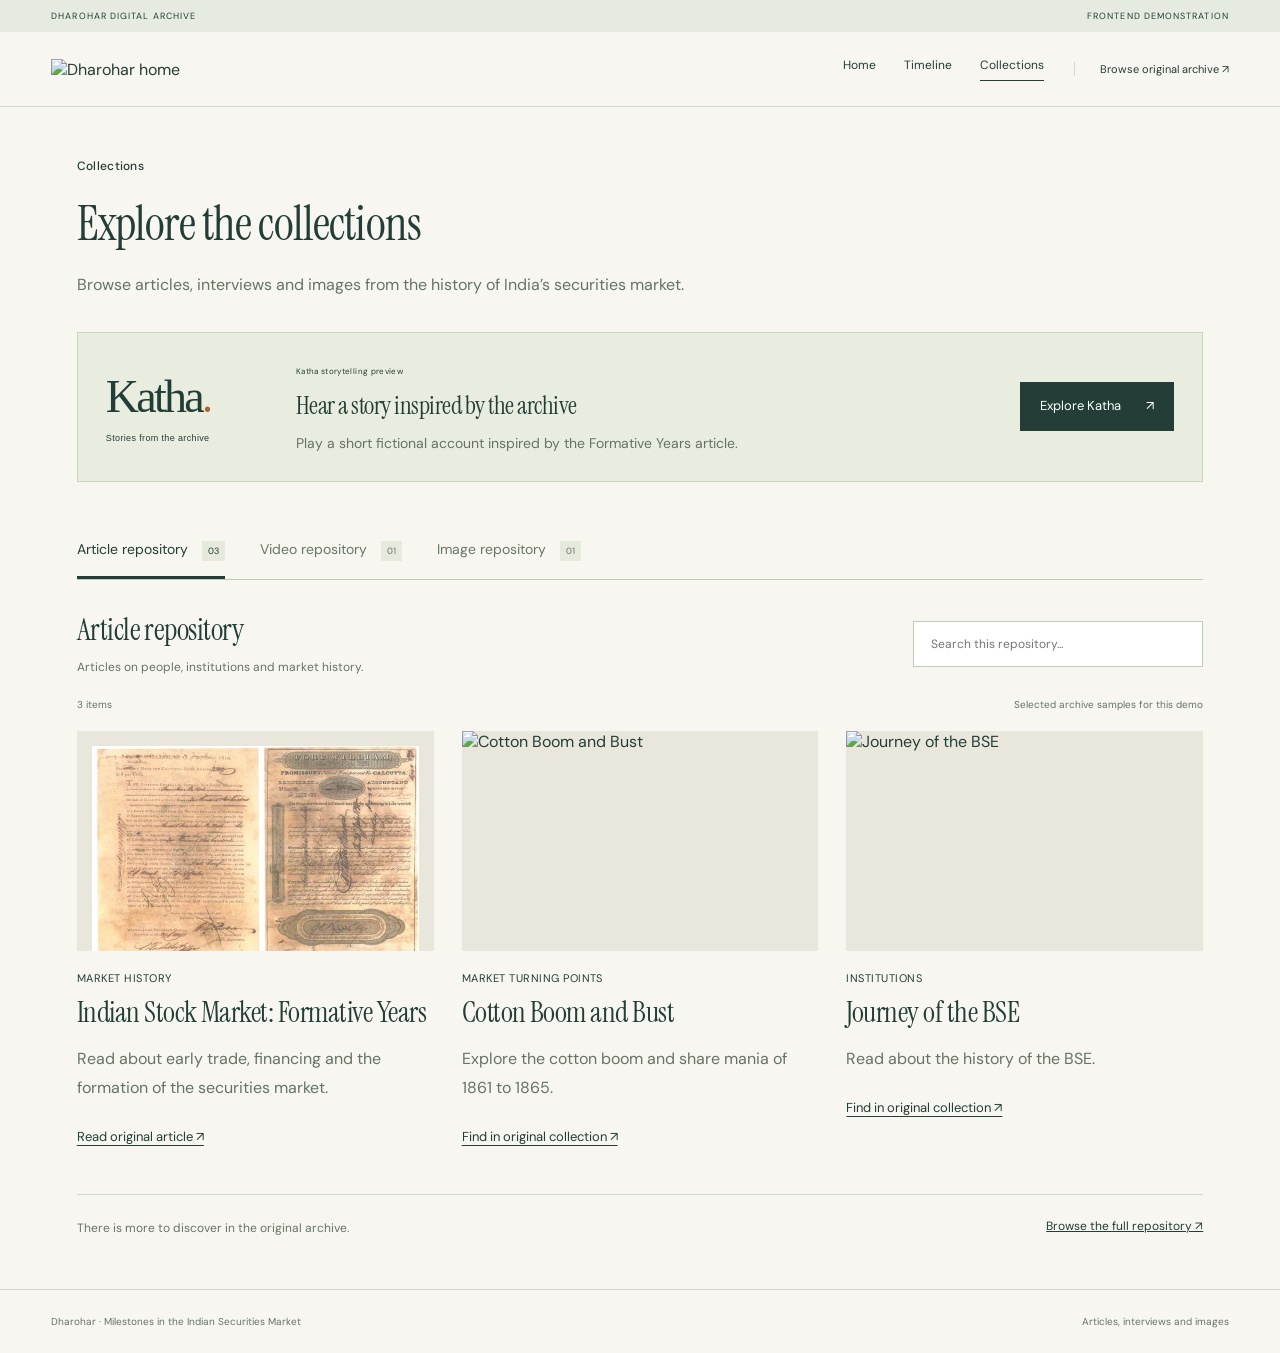
==== collections.html @ 054ffe5f "Publish Dharohar frontend demonstration" ====
<!doctype html><html lang="en"><head><meta charset="utf-8"><meta name="viewport" content="width=device-width,initial-scale=1"><title>Collections | Dharohar</title><link rel="stylesheet" href="archive.css?v=stories5"><link rel="stylesheet" href="editorial.css?v=stories5"><link rel="stylesheet" href="katha-story.css?v=stories5"><link rel="stylesheet" href="reading-type.css?v=stories5"></head><body><a class="skip" href="#main">Skip to content</a><div class="demo-strip">DHAROHAR DIGITAL ARCHIVE <span>FRONTEND DEMONSTRATION</span></div><header><a href="index.html"><img src="https://dur682txgv28e.cloudfront.net/assets/website/dharohar_logo_1.png" alt="Dharohar home"></a><nav aria-label="Main navigation"><a href="index.html">Home</a><a href="timeline.html">Timeline</a><a href="collections.html" aria-current="page">Collections</a></nav><a class="archive-link" href="https://mism.org/collections" target="_blank" rel="noopener">Browse original archive ↗</a></header>
<main id="main"><section class="archive-intro"><p class="eyebrow">Collections</p><h1>Explore the collections</h1><p>Browse articles, interviews and images from the history of India’s securities market.</p></section>
<section class="katha-feature" aria-label="Katha optional storytelling experience"><div class="katha-word">Katha<span>.</span><small>Stories from the archive</small></div><div><span class="feature-label">Katha storytelling preview</span><h2>Hear a story inspired by the archive</h2><p>Play a short fictional account inspired by the Formative Years article.</p></div><button id="open-katha" class="primary">Explore Katha <span>&#8599;</span></button></section>
<div class="repo-tabs" role="group" aria-label="Choose repository"><button data-repo="articles" class="active" aria-pressed="true">Article repository <span>03</span></button><button data-repo="videos" aria-pressed="false">Video repository <span>01</span></button><button data-repo="images" aria-pressed="false">Image repository <span>01</span></button></div>
<div class="repo-tools"><div><h2 id="repo-title">Article repository</h2><p id="repo-caption">Read the stories behind the milestones.</p></div><label class="search"><span class="sr-only">Search selected repository</span><input id="archive-search" type="search" placeholder="Search this repository..."></label></div><div class="results-meta"><span id="result-count" role="status"></span><span>Selected archive samples for this demo</span></div><div id="repo-grid" class="repo-grid"></div><div class="archive-more"><p>There is more to discover in the original archive.</p><a id="browse-original" href="https://mism.org/collections/articles" target="_blank" rel="noopener">Browse the full repository &#8599;</a></div></main>
<footer><span>Dharohar · Milestones in the Indian Securities Market</span><span>Articles, interviews and images</span></footer>
<dialog id="katha-dialog" aria-labelledby="katha-title"><button id="close-katha" class="close" aria-label="Close Katha">&#215;</button><section id="story-selection"><p class="eyebrow">KATHA / REIMAGINE A STORY</p><h2 id="katha-title">Choose a story</h2><p class="selection-intro">Choose from stories created in advance from archive documents. This demo includes one illustrated story, ready to play.</p><button id="select-story" class="ready-story" aria-pressed="true"><img src="assets/katha-harbour.png" alt="AI-generated anime illustration of an imagined trading harbour"><span><small>Prepared AI story</small><strong>A Promise on Paper</strong><span>An illustrated story about trade, trust and the records left behind.</span><em>Anime illustrations / 3 scenes / About 1 minute</em></span><b aria-hidden="true">&#10003;</b></button><div class="story-settings"><span><small>INSPIRED BY</small>Indian Stock Market: Formative Years</span><span><small>STORY TREATMENT</small>Warm first-person narration</span></div><p class="fiction-note">A creative retelling, not an archival testimony. The narrator is fictional. Historical context comes from the linked Dharohar article.</p><button id="play-story" class="primary">&#9654; Play this story</button><p class="availability">Saved story template. Images, narration text and captions are prepared in advance. No generation takes place during playback.</p></section>
<section id="story-player" hidden aria-label="Story playback"><div class="player-top"><button id="back-selection">&#8592; Choose a story</button><span>Katha presents</span></div><div class="cinema"><img id="katha-scene-image" src="assets/katha-harbour.png" alt="AI-generated illustration of an imagined trading harbour"><div class="cinema-overlay"></div><div class="cinema-title"><span>AI illustrations / fictional narration</span><h2>A Promise on Paper</h2></div><div class="scene-copy" aria-live="off"><span id="scene-heading"></span><p id="scene-text"></p></div></div><div class="player-controls"><button id="toggle-play" class="primary">Pause</button><button id="previous-scene" aria-label="Previous scene">&#8592;</button><button id="next-scene" aria-label="Next scene">&#8594;</button><span id="scene-counter" role="status"></span><label><input type="checkbox" id="narration" checked> Narration</label></div><div class="voice-settings"><label for="katha-voice">Narrator voice</label><select id="katha-voice"><option value="">Browser default</option></select><span>Available voices depend on this device.</span></div><label class="progress-label" for="playback">Story progress</label><input id="playback" type="range" min="0" max="59" value="0" step="1"><div class="player-bottom"><span id="playback-time">0:00 / 1:00</span><span id="speech-note">Captions always available. Voice depends on your browser.</span></div><details class="katha-transcript"><summary>Read the narration</summary><p id="katha-transcript"></p></details><div class="player-source"><p>Inspired by <strong>Indian Stock Market: Formative Years</strong>. Imagined voice and wording are part of the creative retelling.</p><a href="https://mism.org/pointer/indian-stock-market-formative-years" target="_blank" rel="noopener">Read the factual source &#8599;</a></div></section></dialog>
<dialog id="image-dialog" aria-labelledby="image-title"><button id="close-image" class="close" aria-label="Close image">&#215;</button><h2 id="image-title">Early debt instruments</h2><img src="assets/early-debt.png" alt="Two early debt instruments"><p>From the Dharohar Formative Years article. Image credited there to the Reserve Bank of India.</p><a href="https://mism.org/pointer/indian-stock-market-formative-years" target="_blank" rel="noopener">Read original context</a></dialog><script src="archive.js?v=stories5"></script><script src="katha-story.js?v=stories5"></script></body></html>
---- archive.css ----
:root{--ink:#233e36;--paper:#f7f6f0;--line:#d3d9ce;--muted:#657367}*{box-sizing:border-box}[hidden]{display:none!important}body{margin:0;background:var(--paper);color:var(--ink);font-family:Arial,sans-serif}a{color:inherit;text-decoration:none}button,input{font:inherit}button{cursor:pointer;color:inherit;background:none;border:0}a,button{touch-action:manipulation}img{display:block;max-width:100%}a:focus-visible,button:focus-visible,input:focus-visible{outline:3px solid #aa713b;outline-offset:4px}.demo-strip{padding:10px 4%;background:#e6ebe2;display:flex;justify-content:space-between;font-size:9px;letter-spacing:.12em}header{display:flex;align-items:center;gap:30px;padding:25px 4%;border-bottom:1px solid var(--line)}header img{width:220px}nav{display:flex;gap:28px;margin-left:auto;font-size:12px}nav a[aria-current]{border-bottom:1px solid;padding-bottom:7px}.archive-link{font-size:11px;padding-left:25px;border-left:1px solid var(--line)}main{max-width:1400px;padding:50px 6%;margin:auto}.eyebrow{font-size:10px;letter-spacing:.17em;font-weight:600;margin:0 0 17px}h1,h2,h3{font-family:Georgia,serif;font-weight:400}h1{font-size:48px;letter-spacing:-.04em;margin:0}.archive-intro>p:last-child{font-size:14px;color:var(--muted);line-height:1.8}.katha-feature{display:grid;grid-template-columns:160px 1fr auto;gap:30px;align-items:center;background:#e9eddf;border:1px solid #cbd4be;padding:25px 28px;margin:32px 0 40px}.katha-word{font-family:Georgia,serif;font-size:46px;letter-spacing:-.06em}.katha-word>span{color:#a86937}.katha-word small{display:block;font-family:Arial,sans-serif;font-size:7px;letter-spacing:.12em;margin-top:10px}.feature-label{font-size:8px;letter-spacing:.12em}.katha-feature h2{font-size:25px;margin:10px 0;letter-spacing:-.02em}.katha-feature p{font-size:12px;color:var(--muted);margin:0;line-height:1.7}.primary{display:inline-flex;align-items:center;justify-content:center;gap:25px;background:var(--ink);color:white;padding:15px 20px;font-size:12px}.primary:hover{background:#3e5a4d}.repo-tabs{display:flex;border-bottom:1px solid #bfcbb9;gap:35px}.repo-tabs button{padding:18px 0;font-size:14px;border-bottom:3px solid transparent;color:#677667}.repo-tabs button.active{border-color:var(--ink);color:var(--ink)}.repo-tabs span{font-size:9px;margin-left:10px;background:#e6eadd;padding:4px 6px}.repo-tools{display:flex;align-items:center;justify-content:space-between;gap:30px;margin:30px 0 20px}.repo-tools h2{font-size:30px;margin:0 0 8px}.repo-tools p{font-size:12px;color:var(--muted);margin:0}.search input{padding:14px 17px;background:white;border:1px solid #bfcbb9;min-width:290px;font-size:12px}.results-meta{display:flex;justify-content:space-between;color:var(--muted);font-size:10px;margin:20px 0}.repo-grid{display:grid;grid-template-columns:repeat(3,1fr);gap:28px}.repo-media{height:220px;background:#e9e7dc;overflow:hidden;display:grid;place-items:center}.repo-media img{height:100%;width:100%;object-fit:cover}.repo-card:first-child .repo-media img{object-fit:contain;padding:15px}.repo-card>small{font-size:8px;letter-spacing:.13em;display:block;margin:20px 0 10px}.repo-card h3{font-size:25px;line-height:1.2;margin:0 0 12px}.repo-card p{font-size:12px;line-height:1.8;color:var(--muted)}.card-action{font-size:11px;padding:8px 0;display:inline-block;text-decoration:underline;text-underline-offset:4px}.video-cover{background:#dce5d8;text-align:center;padding:25px}.video-cover strong{font-family:Georgia,serif;font-size:32px;font-weight:400}.video-cover small{font-size:8px;letter-spacing:.15em}.video-symbol{font-size:20px}.archive-more{display:flex;justify-content:space-between;gap:20px;border-top:1px solid var(--line);margin-top:40px;padding-top:23px;font-size:12px}.archive-more p{margin:0;color:var(--muted)}.archive-more a{text-decoration:underline}footer{display:flex;justify-content:space-between;gap:20px;padding:25px 4%;border-top:1px solid var(--line);font-size:10px;color:var(--muted)}dialog{border:1px solid #cbd2c3;background:var(--paper);color:var(--ink);max-height:94dvh;padding:0;max-width:94vw;width:930px}dialog::backdrop{background:#17261fba;backdrop-filter:blur(5px)}.close{position:absolute;right:14px;top:10px;font-size:28px;z-index:3;width:35px;height:35px;background:var(--paper)}#story-selection{padding:40px 45px}#story-selection h2{font-size:40px;line-height:1.1;letter-spacing:-.035em;margin:0 0 18px}.selection-intro{font-size:13px;line-height:1.8;color:var(--muted);max-width:600px}.ready-story{display:flex;gap:23px;align-items:center;border:2px solid #5f775a;padding:18px;width:100%;text-align:left;background:#e9edde;margin:25px 0}.ready-story img{width:150px;height:140px;object-fit:contain}.ready-story>span{flex:1}.ready-story small{font-size:8px;letter-spacing:.1em}.ready-story strong{display:block;font-family:Georgia,serif;font-size:32px;font-weight:400;margin:12px 0}.ready-story span span{font-size:12px;display:block}.ready-story em{font-style:normal;font-size:10px;color:var(--muted);display:block;margin-top:14px}.ready-story b{font-size:20px}.story-settings{display:flex;gap:40px;font-size:12px;line-height:1.7}.story-settings small{display:block;font-size:8px;letter-spacing:.13em;color:var(--muted);margin-bottom:7px}.fiction-note{font-size:11px;line-height:1.8;color:var(--muted);margin:22px 0}.availability{font-size:10px;color:var(--muted)}.player-top{padding:20px 55px 20px 25px;display:flex;justify-content:space-between;font-size:11px}.player-top>span{font-family:Georgia,serif;font-size:19px}.cinema{height:440px;position:relative;background:#21352e;overflow:hidden;color:white}.cinema>img{width:100%;height:100%;object-fit:cover;opacity:.45;animation:drift 60s linear forwards}.cinema-overlay{position:absolute;inset:0;background:linear-gradient(180deg,#11261b55 0%,#11261b22 25%,#11261bdf 100%)}.cinema-title{position:absolute;top:28px;left:35px}.cinema-title>span{font-size:8px;letter-spacing:.15em;color:#e2e8d9}.cinema-title h2{font-size:36px;margin:10px 0;letter-spacing:-.03em}.scene-copy{position:absolute;bottom:30px;left:35px;right:35px;max-width:760px}.scene-copy>span{font-size:9px;letter-spacing:.18em;color:#d8e1cf}.scene-copy p{font-family:Georgia,serif;font-size:25px;line-height:1.5;margin:13px 0 0}.player-controls{display:flex;align-items:center;gap:18px;padding:20px 25px 12px;font-size:11px}.player-controls>button:not(.primary){border:1px solid var(--line);width:34px;height:34px}.player-controls button:disabled{opacity:.4;cursor:default}.player-controls label{margin-left:auto;display:flex;align-items:center;gap:7px}.progress-label{font-size:9px;margin:0 25px;color:var(--muted)}#playback{display:block;width:calc(100% - 50px);margin:8px 25px;accent-color:var(--ink)}.player-bottom{display:flex;justify-content:space-between;gap:15px;margin:0 25px 20px;font-size:9px;color:var(--muted)}.player-source{padding:20px 25px;border-top:1px solid var(--line);font-size:10px;line-height:1.7}.player-source p{margin:0 0 8px}.player-source a{text-decoration:underline}#image-dialog{width:750px;padding:40px}#image-dialog h2{font-size:30px}#image-dialog img{width:100%;max-height:55vh;object-fit:contain}#image-dialog p,#image-dialog a{font-size:12px;line-height:1.8}#image-dialog a{text-decoration:underline}.empty{grid-column:1/-1;padding:40px;background:#e9edde;font-size:14px}.skip{position:fixed;top:-100px;left:15px;z-index:30;background:white;padding:15px}.skip:focus{top:10px}.sr-only{position:absolute;width:1px;height:1px;overflow:hidden;clip-path:inset(50%)}@keyframes drift{from{transform:scale(1)}to{transform:scale(1.12)}}@media(prefers-reduced-motion:reduce){.cinema>img{animation:none}}@media(max-width:900px){.archive-link{display:none}.katha-feature{grid-template-columns:110px 1fr;gap:20px}.katha-feature>.primary{grid-column:2;justify-self:start}.katha-word{font-size:38px}.repo-grid{gap:18px}.repo-media{height:180px}.repo-card h3{font-size:22px}}@media(max-width:600px){header{flex-wrap:wrap;padding:20px 5%;gap:20px}header img{width:190px}nav{margin:0;width:100%;justify-content:space-between}.demo-strip{font-size:7px;gap:15px}main{padding:30px 5%}h1{font-size:37px}.archive-intro>p:last-child{font-size:12px}.katha-feature{padding:22px;grid-template-columns:1fr;gap:18px}.katha-word{font-size:40px}.katha-feature>.primary{grid-column:1}.katha-feature h2{font-size:24px}.repo-tabs{gap:8px;justify-content:space-between}.repo-tabs button{font-size:11px;padding:14px 0}.repo-tabs span{display:block;width:max-content;margin:8px 0 0}.repo-tools{flex-direction:column;align-items:stretch;gap:20px}.search input{min-width:0;width:100%}.results-meta{font-size:9px;gap:15px}.repo-grid{grid-template-columns:1fr;gap:30px}.repo-media{height:240px}.archive-more,footer{flex-direction:column;gap:15px}#story-selection{padding:35px 20px}#story-selection h2{font-size:32px}.ready-story{gap:12px;padding:12px}.ready-story img{width:80px;height:130px}.ready-story strong{font-size:25px}.ready-story small{font-size:7px}.ready-story span span{font-size:11px}.ready-story em{font-size:9px;line-height:1.6}.story-settings{gap:20px;flex-direction:column}.cinema{height:400px}.cinema-title{left:20px;top:20px}.cinema-title h2{font-size:29px}.scene-copy{left:20px;right:20px;bottom:25px}.scene-copy p{font-size:21px}.player-controls{gap:10px;flex-wrap:wrap;padding:15px}.player-controls label{margin-left:0}.player-bottom{flex-direction:column}.player-top{font-size:10px;padding-left:15px}#image-dialog{padding:30px 20px}}
---- editorial.css ----
/* Shared type treatment for archive pages. */
body{font-family:Arial,Helvetica,sans-serif;-webkit-font-smoothing:antialiased}
h1,h2,h3{font-family:Georgia,'Times New Roman',serif;font-weight:400;letter-spacing:-.025em;text-wrap:balance}
p{line-height:1.75;text-wrap:pretty}
.eyebrow,.kicker,.feature-label,.feature-label small,.carousel-category,.ribbon-toolbar{letter-spacing:.045em;text-transform:none}
.eyebrow{font-size:12px;line-height:1.5}
.hero h1{font-size:clamp(42px,5.4vw,80px);line-height:1.12;letter-spacing:-.035em;max-width:1050px}
.hero h1 br:first-of-type{display:block}
.hero h1 em{font-style:normal;font-weight:400}
.hero .eyebrow{font-size:12px;letter-spacing:.06em}
.hero .intro{font-size:16px;line-height:1.75;max-width:580px}
.hero-copy .button,.primary,.button{font-size:13px;line-height:1.45}
.archive-intro>p:last-child{font-size:16px;max-width:680px}
.repo-card p,.detective-copy p,.selection-intro{font-size:14px!important;line-height:1.8!important}
.repo-card>small,.object-card>p{font-size:11px;letter-spacing:.045em;text-transform:none}
.card-action,.event-link,.text-button{line-height:1.5}
.section-top>p,.ask-section p:not(.eyebrow){font-size:14px;line-height:1.8}
.katha-feature p{font-size:14px}.katha-word small{font-size:9px;letter-spacing:.04em}
.message{font-size:14px;line-height:1.75}
.story p,.editors-column>p,.dialog-copy>p{font-size:14px;line-height:1.75}
.masthead h2{letter-spacing:-.045em}
@media(max-width:600px){.hero h1{font-size:43px;line-height:1.14}.hero .intro,.archive-intro>p:last-child{font-size:14px}.eyebrow,.hero .eyebrow{font-size:11px}.message{font-size:13px}.repo-card p{font-size:14px!important}}

.feature-shortcuts{display:flex;justify-content:center;gap:12px;flex-wrap:wrap;margin-top:20px;font-size:13px}
.feature-shortcuts a{padding:12px 16px;border:1px solid currentColor;border-radius:3px;text-decoration:none}
.feature-shortcuts a:hover{text-decoration:underline;text-underline-offset:4px}
.collection-shortcuts{justify-content:flex-start;align-items:center;padding:18px 20px;background:#e9eddf;border:1px solid #cbd4be;margin:25px 0}
.collection-shortcuts span{margin-right:auto;font-size:13px}
@media(max-width:600px){.collection-shortcuts span{width:100%}.feature-shortcuts{font-size:12px}}
---- katha-story.css ----
#katha-dialog{width:1050px}
#story-selection h2{font-family:'Instrument Serif',Georgia,serif;font-size:49px;line-height:1.07}
.ready-story{border:1px solid #c2c7b3;background:#f0eadf;border-radius:7px;padding:0;overflow:hidden;gap:25px}
.ready-story img{width:260px;height:200px;object-fit:cover}.ready-story>span{padding:20px 0}.ready-story>b{margin-right:24px}
.ready-story strong{font-family:'Instrument Serif',Georgia,serif;font-size:37px}.ready-story small{font-size:10px;letter-spacing:.04em}.ready-story span span{font-size:14px;line-height:1.6}.ready-story em{font-size:12px}
.cinema{height:480px}.cinema>img{opacity:1;object-fit:cover;animation:none;transition:opacity .5s}.cinema-overlay{background:linear-gradient(180deg,#15291d60,transparent 35%,#15291df2)}
.cinema-title>span{font-size:10px;letter-spacing:.06em}.cinema-title h2{font-family:'Instrument Serif',Georgia,serif;font-size:38px}
.scene-copy{max-width:760px;bottom:35px}.scene-copy p{font-family:'DM Sans','Segoe UI',sans-serif;font-size:25px;line-height:1.45;font-weight:450;letter-spacing:-.015em;text-wrap:balance;max-width:710px}.scene-copy>span{letter-spacing:.07em;font-size:10px}
.narrator-note{font-size:12px;color:var(--muted);line-height:1.7;margin:15px 0}
.voice-settings{display:flex;align-items:center;gap:12px;padding:4px 25px 16px;flex-wrap:wrap;font-size:12px}.voice-settings select{max-width:100%;padding:8px;border:1px solid var(--line);background:#fff;font:inherit;color:var(--ink)}
.katha-transcript{padding:0 25px 20px;font-size:13px;line-height:1.8}.katha-transcript summary{cursor:pointer}.katha-transcript p{margin:12px 0;color:var(--muted)}
@media(max-width:600px){.ready-story{gap:15px}.ready-story img{width:100px;height:190px}.ready-story>span{padding:14px 5px 14px 0}.ready-story>b{display:none}.ready-story strong{font-size:29px}.ready-story span span{font-size:12px}.ready-story em{font-size:10px}.cinema{height:430px}.scene-copy p{font-size:22px}.voice-settings{padding:6px 15px 15px}#story-selection h2{font-size:39px}}
@media(prefers-reduced-motion:reduce){.cinema>img{transition:none}}
---- reading-type.css ----
@import url('https://fonts.googleapis.com/css2?family=DM+Sans:wght@400;450;500;600;700&family=Instrument+Serif:ital@0;1&display=swap');
/* Editorial display type with a humanist sans for reading and questions. */
body{font-family:'DM Sans','Segoe UI',sans-serif;font-size:16px;font-weight:400}
button,input,select{font-family:inherit}
h1,h2,h3,.hero h1,.activity-heading h2,.puzzle-intro h2,.detective-copy h3,.repo-card h3,.object-card h3,.chat-header strong{font-family:'Instrument Serif','Palatino Linotype',Georgia,serif;letter-spacing:-.018em;font-weight:400}
.hero h1{font-size:clamp(48px,6.8vw,100px);line-height:1.02;max-width:1250px}
.hero .intro{font-size:17px;line-height:1.75;max-width:630px}
.eyebrow,.hero .eyebrow,.activity-heading .eyebrow,.puzzle-intro .eyebrow{font-family:'DM Sans','Segoe UI',sans-serif;font-weight:500;letter-spacing:.025em;text-transform:none;font-size:12px}
.activity-heading h2,.puzzle-intro h2{font-size:clamp(40px,4.7vw,66px)}
.activity-heading>p:last-child,.puzzle-intro>p:last-child,.detective-copy p,.repo-card p,.archive-intro>p:last-child{font-size:16px!important;line-height:1.8!important;font-weight:400}
.detective-copy .detective-note,.source-note{font-size:12px!important;line-height:1.65!important}
.section-top>p,.ask-section p:not(.eyebrow){font-size:16px;line-height:1.8}
.object-card h3,.repo-card h3{font-size:29px}.object-card>span{font-size:13px;line-height:1.6}.card-action{font-size:13px}
.question-list{border-top:1px solid #beb7a7}.question-list button{padding:19px 6px;font-size:17px;font-weight:450;line-height:1.5;letter-spacing:-.015em;align-items:center}.question-list button:hover{background:#ffffff50}
.chat-suggestions{gap:8px}.chat-suggestions button{font-size:13px;line-height:1.45;padding:9px 12px;min-height:42px;border-radius:6px;text-align:left;background:#fffaf2}
.message{font-size:15px;line-height:1.8;padding:17px}.message a{font-size:12px;line-height:1.6}
#question{font-size:14px}.chat-header strong{font-size:32px}.chat-header p,.persona-selector p{font-size:12px}
#chat{height:800px;overflow:hidden}#chat .chat-header{display:flex;justify-content:space-between;align-items:center;gap:10px;flex-shrink:0}
#chat .chat-close{position:static;display:flex;align-items:center;gap:8px;min-width:80px;height:44px;width:auto;border:1px solid #b5b5a3;border-radius:4px;padding:10px;font-size:13px;flex-shrink:0}#chat .chat-close span{font-size:22px}
#chat .chat-label,#chat .persona-selector,#chat .chat-suggestions,#chat-form,#chat .chat-footer{flex-shrink:0}#chat #messages{min-height:0}
#persona-welcome{position:relative}#persona-welcome h2{padding-right:65px;font-size:42px}.persona-dismiss{position:absolute;right:20px;top:20px;min-height:40px;padding:8px 12px;border:1px solid #b5b5a3;border-radius:4px;font-size:13px;background:#fff}
.persona-options strong{font-weight:500}.persona-options small{font-size:13px;line-height:1.5}
@media(max-width:600px){.hero h1{font-size:51px}.hero .intro{font-size:15px}.activity-heading h2,.puzzle-intro h2{font-size:44px}.message{font-size:14px}.question-list button{font-size:16px}.chat-suggestions button{font-size:12px}.activity-heading>p:last-child,.puzzle-intro>p:last-child{font-size:15px!important}}
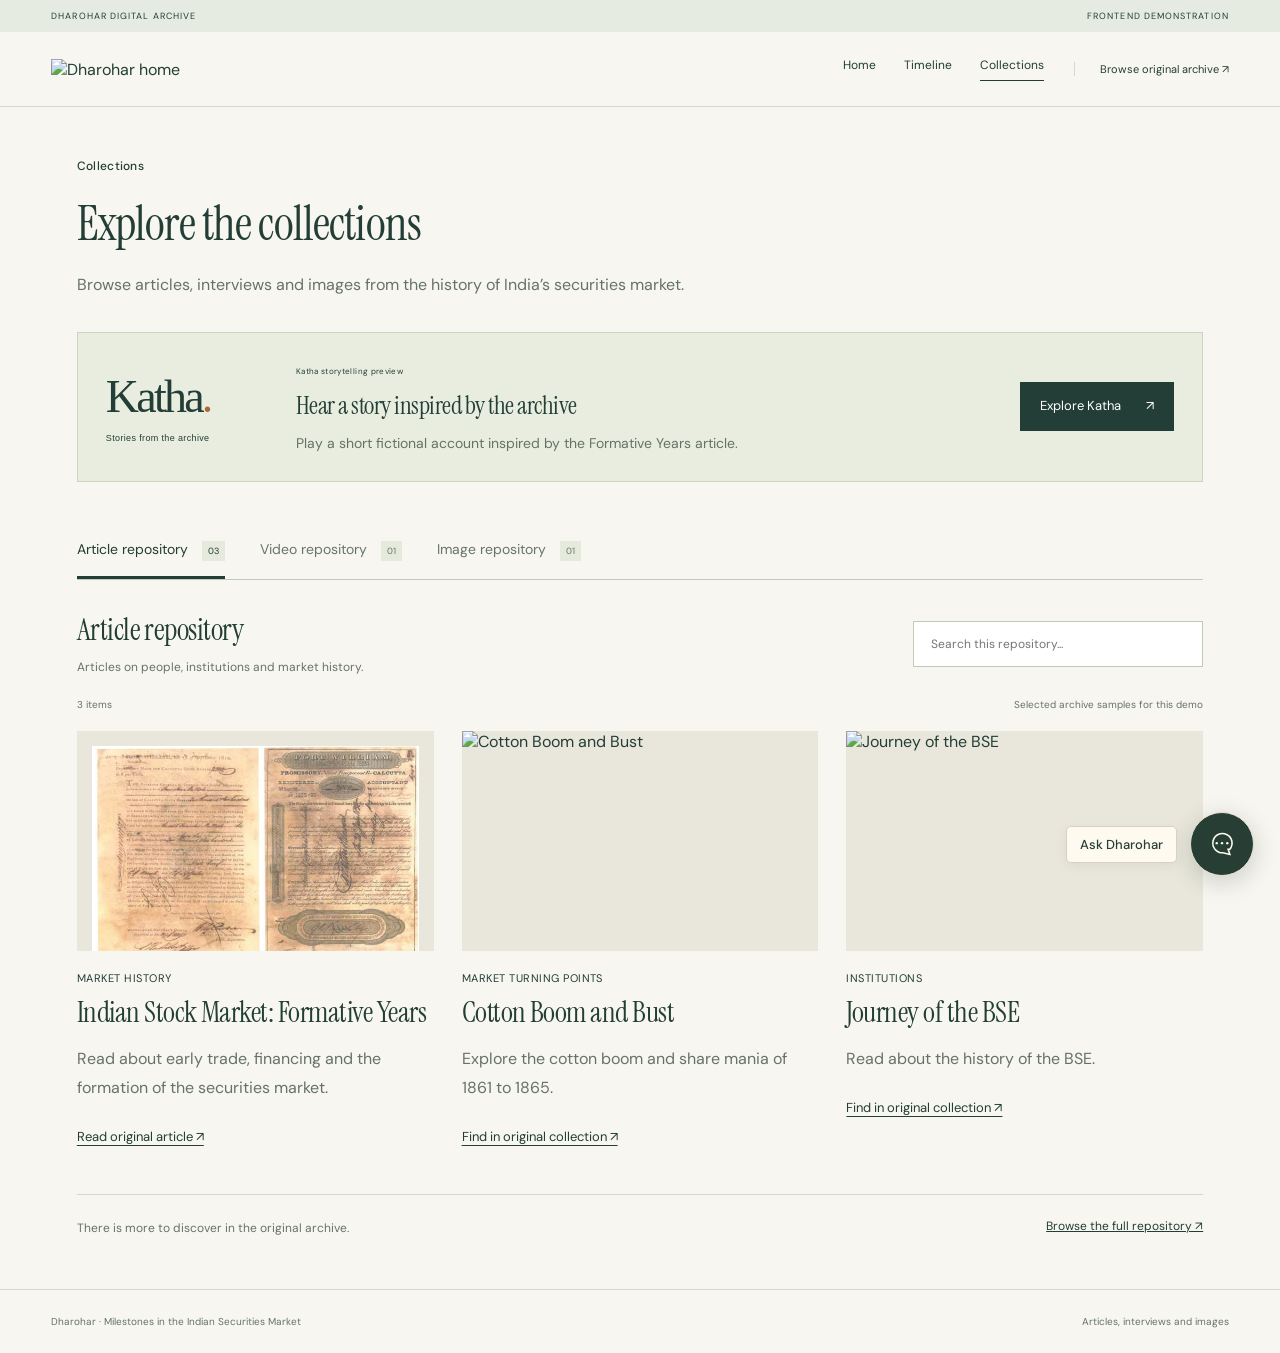
==== commit 5e411ddb: "Publish Dharohar frontend demonstration" ====
--- a/collections.html
+++ b/collections.html
@@ -1,4 +1,4 @@
-<!doctype html><html lang="en"><head><meta charset="utf-8"><meta name="viewport" content="width=device-width,initial-scale=1"><title>Collections | Dharohar</title><link rel="stylesheet" href="archive.css?v=stories5"><link rel="stylesheet" href="editorial.css?v=stories5"><link rel="stylesheet" href="katha-story.css?v=stories5"><link rel="stylesheet" href="reading-type.css?v=stories5"></head><body><a class="skip" href="#main">Skip to content</a><div class="demo-strip">DHAROHAR DIGITAL ARCHIVE <span>FRONTEND DEMONSTRATION</span></div><header><a href="index.html"><img src="https://dur682txgv28e.cloudfront.net/assets/website/dharohar_logo_1.png" alt="Dharohar home"></a><nav aria-label="Main navigation"><a href="index.html">Home</a><a href="timeline.html">Timeline</a><a href="collections.html" aria-current="page">Collections</a></nav><a class="archive-link" href="https://mism.org/collections" target="_blank" rel="noopener">Browse original archive ↗</a></header>
+<!doctype html><html lang="en"><head><meta charset="utf-8"><meta name="viewport" content="width=device-width,initial-scale=1"><title>Collections | Dharohar</title><link rel="stylesheet" href="archive.css?v=release10"><link rel="stylesheet" href="editorial.css?v=release10"><link rel="stylesheet" href="katha-story.css?v=release10"><link rel="stylesheet" href="reading-type.css?v=release10"><link rel="stylesheet" href="chat-widget.css?v=release10"></head><body><a class="skip" href="#main">Skip to content</a><div class="demo-strip">DHAROHAR DIGITAL ARCHIVE <span>FRONTEND DEMONSTRATION</span></div><header><a href="index.html"><img src="https://dur682txgv28e.cloudfront.net/assets/website/dharohar_logo_1.png" alt="Dharohar home"></a><nav aria-label="Main navigation"><a href="index.html">Home</a><a href="timeline.html">Timeline</a><a href="collections.html" aria-current="page">Collections</a></nav><a class="archive-link" href="https://mism.org/collections" target="_blank" rel="noopener">Browse original archive ↗</a></header>
 <main id="main"><section class="archive-intro"><p class="eyebrow">Collections</p><h1>Explore the collections</h1><p>Browse articles, interviews and images from the history of India’s securities market.</p></section>
 <section class="katha-feature" aria-label="Katha optional storytelling experience"><div class="katha-word">Katha<span>.</span><small>Stories from the archive</small></div><div><span class="feature-label">Katha storytelling preview</span><h2>Hear a story inspired by the archive</h2><p>Play a short fictional account inspired by the Formative Years article.</p></div><button id="open-katha" class="primary">Explore Katha <span>&#8599;</span></button></section>
 <div class="repo-tabs" role="group" aria-label="Choose repository"><button data-repo="articles" class="active" aria-pressed="true">Article repository <span>03</span></button><button data-repo="videos" aria-pressed="false">Video repository <span>01</span></button><button data-repo="images" aria-pressed="false">Image repository <span>01</span></button></div>
@@ -6,4 +6,4 @@
 <footer><span>Dharohar · Milestones in the Indian Securities Market</span><span>Articles, interviews and images</span></footer>
 <dialog id="katha-dialog" aria-labelledby="katha-title"><button id="close-katha" class="close" aria-label="Close Katha">&#215;</button><section id="story-selection"><p class="eyebrow">KATHA / REIMAGINE A STORY</p><h2 id="katha-title">Choose a story</h2><p class="selection-intro">Choose from stories created in advance from archive documents. This demo includes one illustrated story, ready to play.</p><button id="select-story" class="ready-story" aria-pressed="true"><img src="assets/katha-harbour.png" alt="AI-generated anime illustration of an imagined trading harbour"><span><small>Prepared AI story</small><strong>A Promise on Paper</strong><span>An illustrated story about trade, trust and the records left behind.</span><em>Anime illustrations / 3 scenes / About 1 minute</em></span><b aria-hidden="true">&#10003;</b></button><div class="story-settings"><span><small>INSPIRED BY</small>Indian Stock Market: Formative Years</span><span><small>STORY TREATMENT</small>Warm first-person narration</span></div><p class="fiction-note">A creative retelling, not an archival testimony. The narrator is fictional. Historical context comes from the linked Dharohar article.</p><button id="play-story" class="primary">&#9654; Play this story</button><p class="availability">Saved story template. Images, narration text and captions are prepared in advance. No generation takes place during playback.</p></section>
 <section id="story-player" hidden aria-label="Story playback"><div class="player-top"><button id="back-selection">&#8592; Choose a story</button><span>Katha presents</span></div><div class="cinema"><img id="katha-scene-image" src="assets/katha-harbour.png" alt="AI-generated illustration of an imagined trading harbour"><div class="cinema-overlay"></div><div class="cinema-title"><span>AI illustrations / fictional narration</span><h2>A Promise on Paper</h2></div><div class="scene-copy" aria-live="off"><span id="scene-heading"></span><p id="scene-text"></p></div></div><div class="player-controls"><button id="toggle-play" class="primary">Pause</button><button id="previous-scene" aria-label="Previous scene">&#8592;</button><button id="next-scene" aria-label="Next scene">&#8594;</button><span id="scene-counter" role="status"></span><label><input type="checkbox" id="narration" checked> Narration</label></div><div class="voice-settings"><label for="katha-voice">Narrator voice</label><select id="katha-voice"><option value="">Browser default</option></select><span>Available voices depend on this device.</span></div><label class="progress-label" for="playback">Story progress</label><input id="playback" type="range" min="0" max="59" value="0" step="1"><div class="player-bottom"><span id="playback-time">0:00 / 1:00</span><span id="speech-note">Captions always available. Voice depends on your browser.</span></div><details class="katha-transcript"><summary>Read the narration</summary><p id="katha-transcript"></p></details><div class="player-source"><p>Inspired by <strong>Indian Stock Market: Formative Years</strong>. Imagined voice and wording are part of the creative retelling.</p><a href="https://mism.org/pointer/indian-stock-market-formative-years" target="_blank" rel="noopener">Read the factual source &#8599;</a></div></section></dialog>
-<dialog id="image-dialog" aria-labelledby="image-title"><button id="close-image" class="close" aria-label="Close image">&#215;</button><h2 id="image-title">Early debt instruments</h2><img src="assets/early-debt.png" alt="Two early debt instruments"><p>From the Dharohar Formative Years article. Image credited there to the Reserve Bank of India.</p><a href="https://mism.org/pointer/indian-stock-market-formative-years" target="_blank" rel="noopener">Read original context</a></dialog><script src="archive.js?v=stories5"></script><script src="katha-story.js?v=stories5"></script></body></html>+<dialog id="image-dialog" aria-labelledby="image-title"><button id="close-image" class="close" aria-label="Close image">&#215;</button><h2 id="image-title">Early debt instruments</h2><img src="assets/early-debt.png" alt="Two early debt instruments"><p>From the Dharohar Formative Years article. Image credited there to the Reserve Bank of India.</p><a href="https://mism.org/pointer/indian-stock-market-formative-years" target="_blank" rel="noopener">Read original context</a></dialog><script src="archive.js?v=release10"></script><script src="katha-story.js?v=release10"></script><script src="chat-widget.js?v=release10"></script><script src="persona.js?v=release10"></script></body></html>
--- a/chat-widget.css
+++ b/chat-widget.css
@@ -0,0 +1,21 @@
+#chat-launcher{position:fixed;right:26px;bottom:24px;z-index:1001;width:64px;height:64px;border:1px solid #e9e0cf;border-radius:50%;display:grid;place-items:center;background:#263e34;color:#fffaf0;box-shadow:0 6px 24px #15291d30;cursor:pointer}
+#chat-launcher .launcher-label{position:absolute;right:76px;white-space:nowrap;padding:9px 13px;background:#fffaf0;color:#263e34;border:1px solid #d8d0c1;border-radius:5px;font:500 13px 'DM Sans','Segoe UI',sans-serif;box-shadow:0 3px 12px #15291d10}
+#chat-launcher:hover{background:#385447}#chat-launcher:focus-visible{outline:3px solid #a76b3c;outline-offset:4px}
+dialog#chat{position:fixed;inset:auto 26px 100px auto;margin:0;width:410px;max-width:calc(100vw - 32px);height:650px;max-height:calc(100dvh - 125px);padding:0;border:1px solid #c3c9b9;border-radius:12px;background:#faf7ef;color:#263e34;box-shadow:0 20px 70px #15291d30;z-index:1000;overflow:hidden;font-family:'DM Sans','Segoe UI',sans-serif;box-sizing:border-box}
+dialog#chat:not([open]){display:none}dialog#chat[open]{display:flex;flex-direction:column}
+#chat *{box-sizing:border-box}#chat button,#chat input,#chat select{font-family:inherit;color:inherit}#chat button{cursor:pointer}
+#chat .chat-header{display:flex;align-items:center;justify-content:space-between;gap:12px;padding:17px 20px;border-bottom:1px solid #d8d0c1;flex-shrink:0}
+#chat .chat-header strong{font:400 30px 'Instrument Serif',Georgia,serif;letter-spacing:-.02em}#chat .chat-header p{font-size:12px;margin:5px 0 0;color:#66705f}
+#chat .chat-close{position:static;display:flex;align-items:center;justify-content:center;gap:8px;width:auto;height:40px;min-width:76px;padding:8px 10px;border:1px solid #bbc3b1;border-radius:5px;background:#fffaf2;font-size:13px;flex-shrink:0}#chat .chat-close span{font-size:22px}
+#chat .chat-label{padding:9px 20px;background:#eceee3;font-size:10px;letter-spacing:.03em;flex-shrink:0}
+#chat .persona-selector{padding:10px 20px;border-bottom:1px solid #d8d0c1;background:#f2efe5;flex-shrink:0}#chat .persona-selector label{font-size:12px;margin-right:12px}#chat .persona-selector select{font-size:12px;padding:6px;border:1px solid #b9c2ad;background:white;max-width:100%}#chat .persona-selector p{font-size:12px;line-height:1.5;color:#66705f;margin:6px 0 0}
+#chat #messages{padding:16px;flex:1;min-height:0;overflow:auto;overscroll-behavior:contain}#chat .message{padding:14px;margin-bottom:12px;background:#e9eddf;border-radius:0 9px 9px 9px;font-size:14px;line-height:1.75;white-space:pre-line}#chat .message.user{background:#263e34;color:#fffaf0;margin-left:24px;border-radius:9px 0 9px 9px}#chat .message a{display:block;margin-top:10px;font-size:12px;text-decoration:underline;color:inherit}
+#chat .chat-suggestions{display:flex;gap:6px;padding:6px 16px 12px;flex-wrap:wrap;flex-shrink:0}#chat .chat-suggestions button{font-size:12px;line-height:1.4;padding:8px 10px;min-height:36px;border:1px solid #c4cbb9;border-radius:5px;text-align:left;background:#fffaf2}
+#chat #chat-form{display:flex;margin:0 16px;border:1px solid #b9c2ad;padding:4px;background:white;flex-shrink:0}#chat #question{border:0;min-width:0;flex:1;padding:10px;font-size:13px;background:none}#chat #chat-form button{border:0;background:#263e34;color:#fff;width:38px;font-size:24px}#chat .chat-footer{font-size:10px;text-align:center;padding:10px;color:#66705f;flex-shrink:0}
+#chat .chat-sr-only{position:absolute;width:1px;height:1px;overflow:hidden;clip-path:inset(50%)}#chat button:focus-visible,#chat input:focus-visible,#chat select:focus-visible{outline:2px solid #a76b3c;outline-offset:2px}
+dialog#persona-welcome{position:fixed;inset:0;margin:auto;box-sizing:border-box;width:660px;max-width:calc(100vw - 28px);max-height:calc(100dvh - 28px);padding:36px;border:1px solid #b9c2ad;border-top:4px solid #263e34;border-radius:8px;background:#faf7ef;color:#263e34;font-family:'DM Sans','Segoe UI',sans-serif;overflow:auto}
+#persona-welcome::backdrop{background:#172a2266}#persona-welcome h2{font:400 42px 'Instrument Serif',Georgia,serif;padding-right:70px;margin:16px 0}#persona-welcome .eyebrow{font-size:11px;letter-spacing:.04em}#persona-welcome>p:not(.eyebrow){font-size:14px;line-height:1.7;color:#66705f}
+#persona-welcome .persona-dismiss{position:absolute;right:16px;top:16px;padding:9px 12px;min-height:40px;width:auto;height:auto;border:1px solid #bbc3b1;border-radius:4px;background:#fffaf2;color:#263e34;font:13px 'DM Sans','Segoe UI',sans-serif;cursor:pointer}
+#persona-welcome .persona-options{display:grid;gap:10px;margin:24px 0}#persona-welcome .persona-options button{display:grid;grid-template-columns:80px 1fr;gap:5px 16px;padding:16px;text-align:left;border:1px solid #c4cbb9;background:#f1f0e6;color:#263e34;font-family:inherit;cursor:pointer}#persona-welcome .persona-options button:hover{background:#e4eadb}#persona-welcome .persona-options span{grid-row:span 2;font:23px Georgia,serif;align-self:center}#persona-welcome .persona-options strong{font-size:16px;font-weight:500}#persona-welcome .persona-options small{font-size:12px;line-height:1.5;color:#66705f}#persona-welcome .persona-note{font-size:11px!important}#persona-welcome #skip-persona{border:0;background:none;color:#263e34;padding:8px 0;font:14px 'DM Sans','Segoe UI',sans-serif;cursor:pointer}
+@media(max-width:560px){#chat-launcher{right:16px;bottom:16px;width:58px;height:58px}#chat-launcher .launcher-label{right:68px}dialog#chat{right:12px;bottom:86px;width:calc(100vw - 24px);max-width:none;max-height:calc(100dvh - 100px)}dialog#persona-welcome{padding:24px}#persona-welcome h2{font-size:35px}#persona-welcome .persona-options button{grid-template-columns:65px 1fr;padding:13px;gap:5px 10px}}
+@media(max-height:600px){#chat .chat-header{padding:10px 16px}#chat .chat-header p,#chat .persona-selector p{display:none}#chat .persona-selector{padding:6px 16px}#chat .chat-suggestions{padding:5px 12px}#chat .chat-footer{padding:6px}}
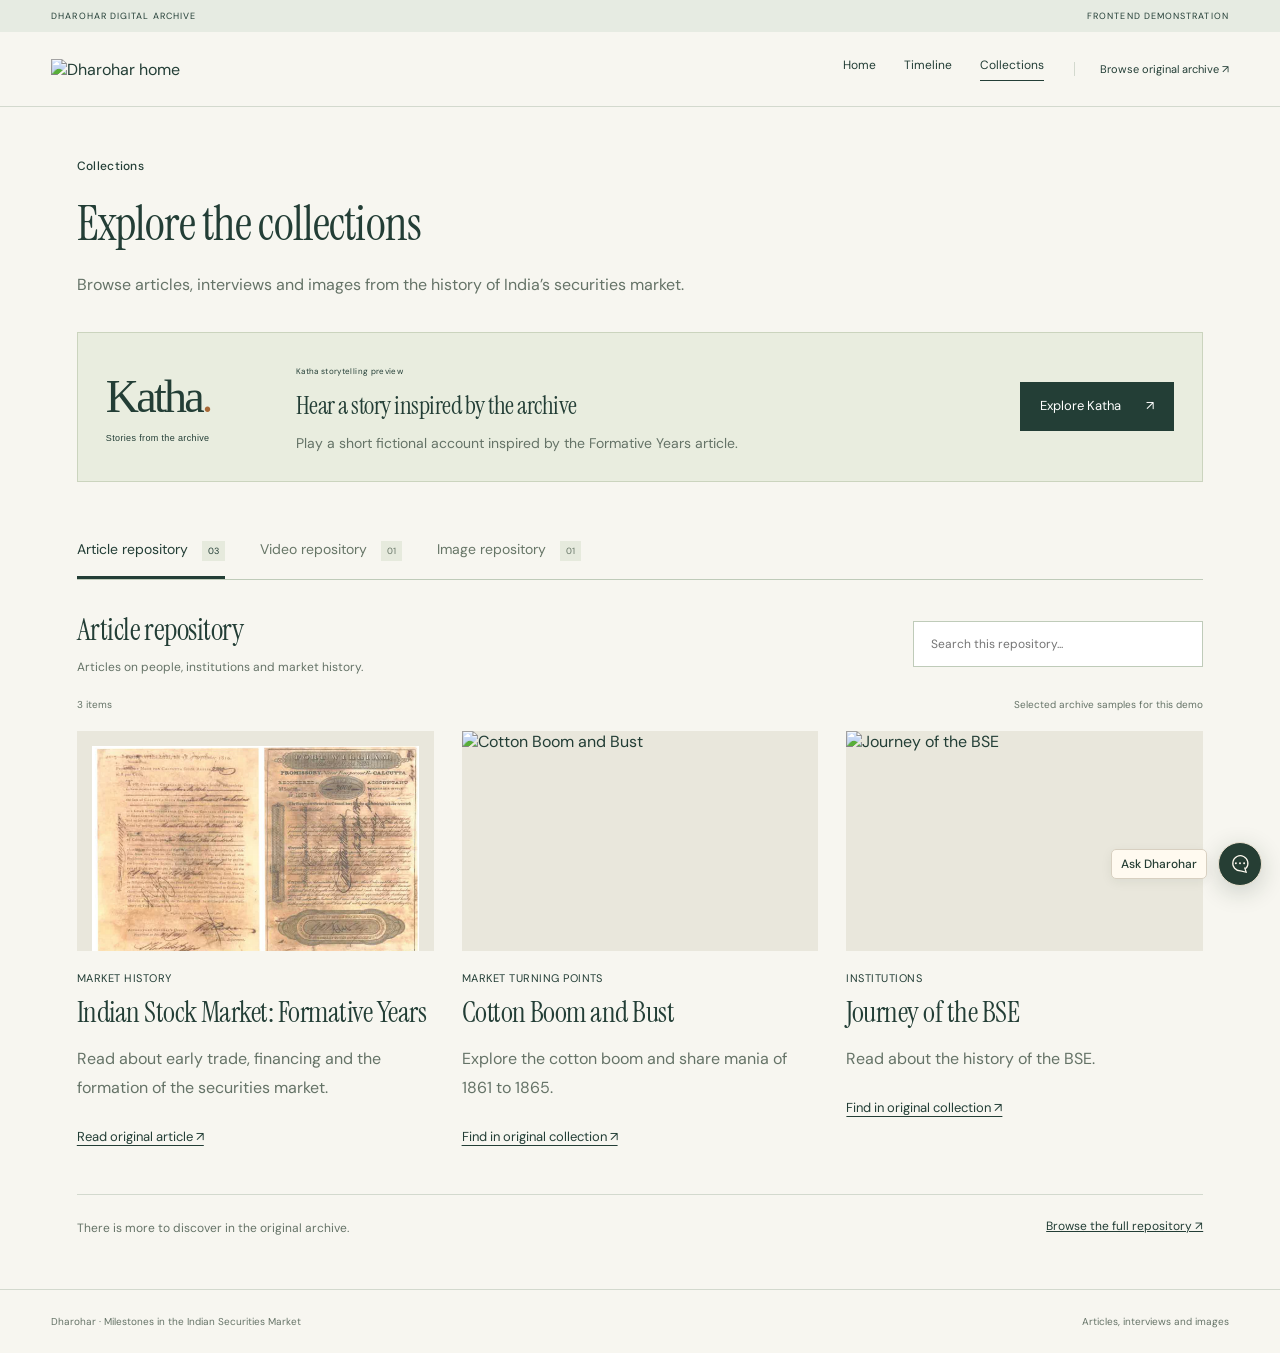
==== commit 26795530: "Publish Dharohar frontend demonstration" ====
--- a/collections.html
+++ b/collections.html
@@ -1,9 +1,9 @@
-<!doctype html><html lang="en"><head><meta charset="utf-8"><meta name="viewport" content="width=device-width,initial-scale=1"><title>Collections | Dharohar</title><link rel="stylesheet" href="archive.css?v=release10"><link rel="stylesheet" href="editorial.css?v=release10"><link rel="stylesheet" href="katha-story.css?v=release10"><link rel="stylesheet" href="reading-type.css?v=release10"><link rel="stylesheet" href="chat-widget.css?v=release10"></head><body><a class="skip" href="#main">Skip to content</a><div class="demo-strip">DHAROHAR DIGITAL ARCHIVE <span>FRONTEND DEMONSTRATION</span></div><header><a href="index.html"><img src="https://dur682txgv28e.cloudfront.net/assets/website/dharohar_logo_1.png" alt="Dharohar home"></a><nav aria-label="Main navigation"><a href="index.html">Home</a><a href="timeline.html">Timeline</a><a href="collections.html" aria-current="page">Collections</a></nav><a class="archive-link" href="https://mism.org/collections" target="_blank" rel="noopener">Browse original archive ↗</a></header>
+<!doctype html><html lang="en"><head><meta charset="utf-8"><meta name="viewport" content="width=device-width,initial-scale=1"><title>Collections | Dharohar</title><link rel="stylesheet" href="archive.css?v=heritage12"><link rel="stylesheet" href="editorial.css?v=heritage12"><link rel="stylesheet" href="katha-story.css?v=heritage12"><link rel="stylesheet" href="reading-type.css?v=heritage12"><link rel="stylesheet" href="chat-widget.css?v=vapi19"></head><body><a class="skip" href="#main">Skip to content</a><div class="demo-strip">DHAROHAR DIGITAL ARCHIVE <span>FRONTEND DEMONSTRATION</span></div><header><a href="index.html"><img src="https://dur682txgv28e.cloudfront.net/assets/website/dharohar_logo_1.png" alt="Dharohar home"></a><nav aria-label="Main navigation"><a href="index.html">Home</a><a href="timeline.html">Timeline</a><a href="collections.html" aria-current="page">Collections</a></nav><a class="archive-link" href="https://mism.org/collections" target="_blank" rel="noopener">Browse original archive ↗</a></header>
 <main id="main"><section class="archive-intro"><p class="eyebrow">Collections</p><h1>Explore the collections</h1><p>Browse articles, interviews and images from the history of India’s securities market.</p></section>
 <section class="katha-feature" aria-label="Katha optional storytelling experience"><div class="katha-word">Katha<span>.</span><small>Stories from the archive</small></div><div><span class="feature-label">Katha storytelling preview</span><h2>Hear a story inspired by the archive</h2><p>Play a short fictional account inspired by the Formative Years article.</p></div><button id="open-katha" class="primary">Explore Katha <span>&#8599;</span></button></section>
 <div class="repo-tabs" role="group" aria-label="Choose repository"><button data-repo="articles" class="active" aria-pressed="true">Article repository <span>03</span></button><button data-repo="videos" aria-pressed="false">Video repository <span>01</span></button><button data-repo="images" aria-pressed="false">Image repository <span>01</span></button></div>
 <div class="repo-tools"><div><h2 id="repo-title">Article repository</h2><p id="repo-caption">Read the stories behind the milestones.</p></div><label class="search"><span class="sr-only">Search selected repository</span><input id="archive-search" type="search" placeholder="Search this repository..."></label></div><div class="results-meta"><span id="result-count" role="status"></span><span>Selected archive samples for this demo</span></div><div id="repo-grid" class="repo-grid"></div><div class="archive-more"><p>There is more to discover in the original archive.</p><a id="browse-original" href="https://mism.org/collections/articles" target="_blank" rel="noopener">Browse the full repository &#8599;</a></div></main>
 <footer><span>Dharohar · Milestones in the Indian Securities Market</span><span>Articles, interviews and images</span></footer>
 <dialog id="katha-dialog" aria-labelledby="katha-title"><button id="close-katha" class="close" aria-label="Close Katha">&#215;</button><section id="story-selection"><p class="eyebrow">KATHA / REIMAGINE A STORY</p><h2 id="katha-title">Choose a story</h2><p class="selection-intro">Choose from stories created in advance from archive documents. This demo includes one illustrated story, ready to play.</p><button id="select-story" class="ready-story" aria-pressed="true"><img src="assets/katha-harbour.png" alt="AI-generated anime illustration of an imagined trading harbour"><span><small>Prepared AI story</small><strong>A Promise on Paper</strong><span>An illustrated story about trade, trust and the records left behind.</span><em>Anime illustrations / 3 scenes / About 1 minute</em></span><b aria-hidden="true">&#10003;</b></button><div class="story-settings"><span><small>INSPIRED BY</small>Indian Stock Market: Formative Years</span><span><small>STORY TREATMENT</small>Warm first-person narration</span></div><p class="fiction-note">A creative retelling, not an archival testimony. The narrator is fictional. Historical context comes from the linked Dharohar article.</p><button id="play-story" class="primary">&#9654; Play this story</button><p class="availability">Saved story template. Images, narration text and captions are prepared in advance. No generation takes place during playback.</p></section>
-<section id="story-player" hidden aria-label="Story playback"><div class="player-top"><button id="back-selection">&#8592; Choose a story</button><span>Katha presents</span></div><div class="cinema"><img id="katha-scene-image" src="assets/katha-harbour.png" alt="AI-generated illustration of an imagined trading harbour"><div class="cinema-overlay"></div><div class="cinema-title"><span>AI illustrations / fictional narration</span><h2>A Promise on Paper</h2></div><div class="scene-copy" aria-live="off"><span id="scene-heading"></span><p id="scene-text"></p></div></div><div class="player-controls"><button id="toggle-play" class="primary">Pause</button><button id="previous-scene" aria-label="Previous scene">&#8592;</button><button id="next-scene" aria-label="Next scene">&#8594;</button><span id="scene-counter" role="status"></span><label><input type="checkbox" id="narration" checked> Narration</label></div><div class="voice-settings"><label for="katha-voice">Narrator voice</label><select id="katha-voice"><option value="">Browser default</option></select><span>Available voices depend on this device.</span></div><label class="progress-label" for="playback">Story progress</label><input id="playback" type="range" min="0" max="59" value="0" step="1"><div class="player-bottom"><span id="playback-time">0:00 / 1:00</span><span id="speech-note">Captions always available. Voice depends on your browser.</span></div><details class="katha-transcript"><summary>Read the narration</summary><p id="katha-transcript"></p></details><div class="player-source"><p>Inspired by <strong>Indian Stock Market: Formative Years</strong>. Imagined voice and wording are part of the creative retelling.</p><a href="https://mism.org/pointer/indian-stock-market-formative-years" target="_blank" rel="noopener">Read the factual source &#8599;</a></div></section></dialog>
-<dialog id="image-dialog" aria-labelledby="image-title"><button id="close-image" class="close" aria-label="Close image">&#215;</button><h2 id="image-title">Early debt instruments</h2><img src="assets/early-debt.png" alt="Two early debt instruments"><p>From the Dharohar Formative Years article. Image credited there to the Reserve Bank of India.</p><a href="https://mism.org/pointer/indian-stock-market-formative-years" target="_blank" rel="noopener">Read original context</a></dialog><script src="archive.js?v=release10"></script><script src="katha-story.js?v=release10"></script><script src="chat-widget.js?v=release10"></script><script src="persona.js?v=release10"></script></body></html>+<section id="story-player" hidden aria-label="Story playback"><div class="player-top"><button id="back-selection">&#8592; Choose a story</button><span>Katha presents</span></div><div class="cinema"><img id="katha-scene-image" src="assets/katha-harbour.png" alt="AI-generated illustration of an imagined trading harbour"><div class="cinema-overlay"></div><div class="cinema-title"><span>AI illustrations / fictional narration</span><h2>A Promise on Paper</h2></div><div class="scene-copy" aria-live="off"><span id="scene-heading"></span><p id="scene-text"></p></div></div><div class="player-controls"><button id="toggle-play" class="primary">Pause</button><button id="previous-scene" aria-label="Previous scene">&#8592;</button><button id="next-scene" aria-label="Next scene">&#8594;</button><span id="scene-counter" role="status"></span><label><input type="checkbox" id="narration" checked> Narration</label></div><div class="voice-settings"><label for="katha-voice">Narrator voice</label><select id="katha-voice"><option value="">Browser default</option></select><span id="voice-help">Available voices depend on this device.</span></div><label class="progress-label" for="playback">Story progress</label><input id="playback" type="range" min="0" max="59" value="0" step="1"><div class="player-bottom"><span id="playback-time">0:00 / 1:00</span><span id="speech-note">Captions always available. Voice depends on your browser.</span></div><details class="katha-transcript"><summary>Read the narration</summary><p id="katha-transcript"></p></details><div class="player-source"><p>Inspired by <strong>Indian Stock Market: Formative Years</strong>. Imagined voice and wording are part of the creative retelling.</p><a href="https://mism.org/pointer/indian-stock-market-formative-years" target="_blank" rel="noopener">Read the factual source &#8599;</a></div></section></dialog>
+<dialog id="image-dialog" aria-labelledby="image-title"><button id="close-image" class="close" aria-label="Close image">&#215;</button><h2 id="image-title">Early debt instruments</h2><img src="assets/early-debt.png" alt="Two early debt instruments"><p>From the Dharohar Formative Years article. Image credited there to the Reserve Bank of India.</p><a href="https://mism.org/pointer/indian-stock-market-formative-years" target="_blank" rel="noopener">Read original context</a></dialog><script src="archive.js?v=heritage12"></script><script src="katha-narration.js?v=voice14"></script><script src="katha-story.js?v=voice14"></script><script src="chat-widget.js?v=vapi19"></script><script src="persona.js?v=vapi19"></script><script src="vapi-config.js?v=vapi19"></script><script src="vapi-voice.js?v=vapi19"></script></body></html>
--- a/chat-widget.css
+++ b/chat-widget.css
@@ -1,7 +1,7 @@
 #chat-launcher{position:fixed;right:26px;bottom:24px;z-index:1001;width:64px;height:64px;border:1px solid #e9e0cf;border-radius:50%;display:grid;place-items:center;background:#263e34;color:#fffaf0;box-shadow:0 6px 24px #15291d30;cursor:pointer}
 #chat-launcher .launcher-label{position:absolute;right:76px;white-space:nowrap;padding:9px 13px;background:#fffaf0;color:#263e34;border:1px solid #d8d0c1;border-radius:5px;font:500 13px 'DM Sans','Segoe UI',sans-serif;box-shadow:0 3px 12px #15291d10}
 #chat-launcher:hover{background:#385447}#chat-launcher:focus-visible{outline:3px solid #a76b3c;outline-offset:4px}
-dialog#chat{position:fixed;inset:auto 26px 100px auto;margin:0;width:410px;max-width:calc(100vw - 32px);height:650px;max-height:calc(100dvh - 125px);padding:0;border:1px solid #c3c9b9;border-radius:12px;background:#faf7ef;color:#263e34;box-shadow:0 20px 70px #15291d30;z-index:1000;overflow:hidden;font-family:'DM Sans','Segoe UI',sans-serif;box-sizing:border-box}
+dialog#chat{position:fixed;inset:auto 26px 100px auto;margin:0;width:480px;max-width:calc(100vw - 32px);height:720px;max-height:calc(100dvh - 112px);padding:0;border:1px solid #c3c9b9;border-radius:12px;background:#faf7ef;color:#263e34;box-shadow:0 20px 70px #15291d30;z-index:1000;overflow:hidden;font-family:'DM Sans','Segoe UI',sans-serif;box-sizing:border-box}
 dialog#chat:not([open]){display:none}dialog#chat[open]{display:flex;flex-direction:column}
 #chat *{box-sizing:border-box}#chat button,#chat input,#chat select{font-family:inherit;color:inherit}#chat button{cursor:pointer}
 #chat .chat-header{display:flex;align-items:center;justify-content:space-between;gap:12px;padding:17px 20px;border-bottom:1px solid #d8d0c1;flex-shrink:0}
@@ -13,9 +13,44 @@
 #chat .chat-suggestions{display:flex;gap:6px;padding:6px 16px 12px;flex-wrap:wrap;flex-shrink:0}#chat .chat-suggestions button{font-size:12px;line-height:1.4;padding:8px 10px;min-height:36px;border:1px solid #c4cbb9;border-radius:5px;text-align:left;background:#fffaf2}
 #chat #chat-form{display:flex;margin:0 16px;border:1px solid #b9c2ad;padding:4px;background:white;flex-shrink:0}#chat #question{border:0;min-width:0;flex:1;padding:10px;font-size:13px;background:none}#chat #chat-form button{border:0;background:#263e34;color:#fff;width:38px;font-size:24px}#chat .chat-footer{font-size:10px;text-align:center;padding:10px;color:#66705f;flex-shrink:0}
 #chat .chat-sr-only{position:absolute;width:1px;height:1px;overflow:hidden;clip-path:inset(50%)}#chat button:focus-visible,#chat input:focus-visible,#chat select:focus-visible{outline:2px solid #a76b3c;outline-offset:2px}
+#chat #chat-form{align-items:center;gap:6px;border-radius:24px;padding:5px 7px 5px 12px}#chat #chat-form>button{height:40px;flex-shrink:0;border-radius:50%}#chat #chat-form #talk-dharohar{display:grid;place-items:center;width:42px;height:42px;padding:0;border:1px solid #c5cbb9;border-radius:50%;background:#e8eadf;color:#263e34;box-shadow:inset 0 0 0 3px #faf7ef;transition:background .18s,box-shadow .18s}#chat #chat-form #talk-dharohar:hover,#chat #chat-form #talk-dharohar[aria-expanded=true]{background:#dbe2cf;box-shadow:inset 0 0 0 3px #faf7ef,0 0 0 2px #a6b59a}#chat #talk-dharohar svg{display:block}#chat #talk-status{flex-shrink:0;margin:0 16px 9px;padding:10px 12px;border-left:2px solid #a76b3c;background:#f1ede2;color:#52614d;font-size:12px;line-height:1.6}#chat #talk-status[hidden]{display:none}
 dialog#persona-welcome{position:fixed;inset:0;margin:auto;box-sizing:border-box;width:660px;max-width:calc(100vw - 28px);max-height:calc(100dvh - 28px);padding:36px;border:1px solid #b9c2ad;border-top:4px solid #263e34;border-radius:8px;background:#faf7ef;color:#263e34;font-family:'DM Sans','Segoe UI',sans-serif;overflow:auto}
 #persona-welcome::backdrop{background:#172a2266}#persona-welcome h2{font:400 42px 'Instrument Serif',Georgia,serif;padding-right:70px;margin:16px 0}#persona-welcome .eyebrow{font-size:11px;letter-spacing:.04em}#persona-welcome>p:not(.eyebrow){font-size:14px;line-height:1.7;color:#66705f}
 #persona-welcome .persona-dismiss{position:absolute;right:16px;top:16px;padding:9px 12px;min-height:40px;width:auto;height:auto;border:1px solid #bbc3b1;border-radius:4px;background:#fffaf2;color:#263e34;font:13px 'DM Sans','Segoe UI',sans-serif;cursor:pointer}
 #persona-welcome .persona-options{display:grid;gap:10px;margin:24px 0}#persona-welcome .persona-options button{display:grid;grid-template-columns:80px 1fr;gap:5px 16px;padding:16px;text-align:left;border:1px solid #c4cbb9;background:#f1f0e6;color:#263e34;font-family:inherit;cursor:pointer}#persona-welcome .persona-options button:hover{background:#e4eadb}#persona-welcome .persona-options span{grid-row:span 2;font:23px Georgia,serif;align-self:center}#persona-welcome .persona-options strong{font-size:16px;font-weight:500}#persona-welcome .persona-options small{font-size:12px;line-height:1.5;color:#66705f}#persona-welcome .persona-note{font-size:11px!important}#persona-welcome #skip-persona{border:0;background:none;color:#263e34;padding:8px 0;font:14px 'DM Sans','Segoe UI',sans-serif;cursor:pointer}
 @media(max-width:560px){#chat-launcher{right:16px;bottom:16px;width:58px;height:58px}#chat-launcher .launcher-label{right:68px}dialog#chat{right:12px;bottom:86px;width:calc(100vw - 24px);max-width:none;max-height:calc(100dvh - 100px)}dialog#persona-welcome{padding:24px}#persona-welcome h2{font-size:35px}#persona-welcome .persona-options button{grid-template-columns:65px 1fr;padding:13px;gap:5px 10px}}
 @media(max-height:600px){#chat .chat-header{padding:10px 16px}#chat .chat-header p,#chat .persona-selector p{display:none}#chat .persona-selector{padding:6px 16px}#chat .chat-suggestions{padding:5px 12px}#chat .chat-footer{padding:6px}}
+#chat #talk-status{max-height:210px;overflow:auto}#chat #talk-status>strong{font:24px 'Instrument Serif',Georgia,serif;color:#263e34}#chat #talk-status p{margin:7px 0}#chat #voice-state{font-weight:600}#chat .voice-actions{display:flex;gap:7px;flex-wrap:wrap;margin-top:10px}#chat .voice-actions button{border:1px solid #b9c2ad;border-radius:5px;background:#fffaf2;padding:9px 11px;font-size:12px}#chat .voice-actions #voice-start{background:#263e34;color:#fffaf2}#chat .voice-actions [hidden]{display:none}#chat #talk-dharohar.voice-active{background:#c6d8b3;box-shadow:0 0 0 4px #dce7d3}#chat .voice-actions button:disabled{opacity:.55;cursor:wait}
+
+#chat:has(#talk-status:not([hidden])) .chat-suggestions,#chat:has(#talk-status:not([hidden])) .persona-selector p{display:none}
+#chat #talk-status{max-height:none;overflow:visible;padding:9px 12px;font-size:12px;line-height:1.45}
+#chat #talk-status>strong{font-size:21px}#chat .voice-privacy summary{cursor:pointer;font-size:11px;text-decoration:underline}#chat .voice-privacy p{font-size:11px}#chat .voice-actions{margin-top:7px}
+@media(max-height:600px){dialog#chat{overflow-y:auto}#chat #messages{min-height:70px;flex-shrink:0}#chat .chat-header{position:sticky;top:0;background:#faf7ef;z-index:1}}
+
+/* Keep the conversation dominant, including at browser zoom. */
+#chat-launcher{width:44px;height:44px;right:18px;bottom:14px}
+#chat-launcher svg{width:22px;height:22px}
+#chat-launcher .launcher-label{right:54px;padding:6px 9px;font-size:12px}
+#chat-launcher[aria-expanded=true] .launcher-label{display:none}
+#chat .chat-header{padding:10px 14px}
+#chat .chat-header strong{font-size:25px}
+#chat .persona-selector p{display:none}
+#chat .chat-close{min-width:60px;min-height:32px;height:32px;padding:5px 8px;font-size:12px}
+#chat .persona-selector{padding:6px 14px}
+#chat .persona-selector select{padding:4px;font-size:12px}
+#chat #messages{flex:1 1 0;min-height:0;padding:12px;overflow-y:auto}
+#chat .message{padding:11px;margin-bottom:10px;font-size:14px;line-height:1.6}
+#chat #talk-status{display:grid;grid-template-columns:1fr auto;gap:4px 10px;margin:0 12px 7px;padding:8px 10px;max-height:140px;overflow-y:auto;font-size:11px;line-height:1.35}
+#chat #talk-status[hidden]{display:none}
+#chat #voice-state{grid-column:1;grid-row:1;margin:0;align-self:center;font-size:11px}
+#chat .voice-privacy{grid-column:1;grid-row:2}
+#chat .voice-privacy p{margin:4px 0}
+#chat .voice-actions{grid-column:2;grid-row:1 / span 2;margin:0;align-self:center;gap:5px}
+#chat .voice-actions button{padding:7px 9px;font-size:11px;min-height:32px}
+#chat #chat-form{margin:0 12px;padding:3px 5px 3px 9px}
+#chat #question{padding:7px;font-size:13px}
+#chat #chat-form>button,#chat #chat-form #talk-dharohar{width:34px;height:34px}
+#chat #talk-dharohar svg{width:21px;height:21px}
+#chat .chat-footer{font-size:10px;padding:6px}
+#chat .chat-suggestions{max-height:72px;overflow-y:auto;padding:4px 12px 8px}
+@media(max-width:560px){#chat .voice-actions{flex-wrap:wrap;max-width:150px}}
